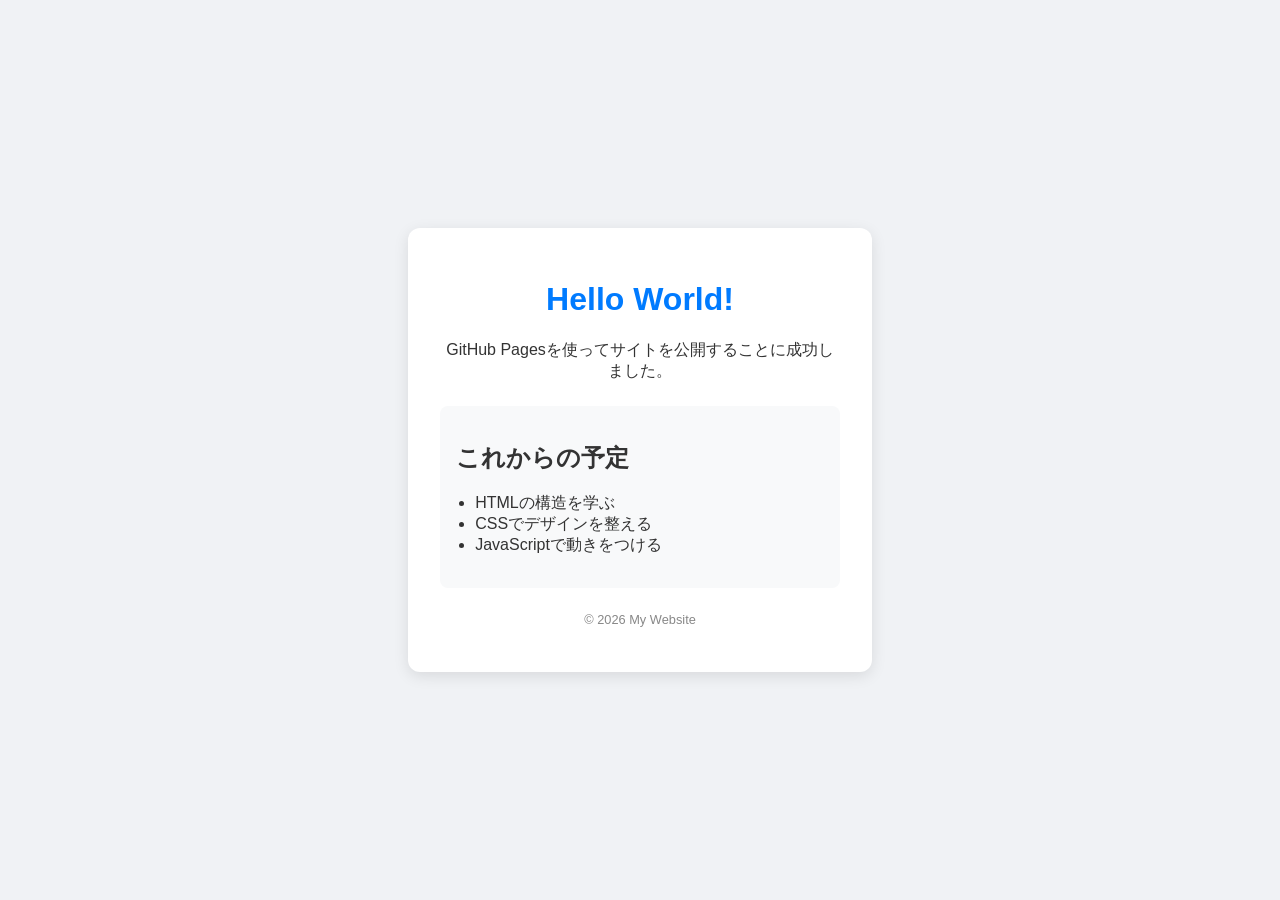
==== index.html @ 25efaffc "htmlファイルのサンプル" ====
<!DOCTYPE html>
<html lang="ja">
<head>
    <meta charset="UTF-8">
    <meta name="viewport" content="width=device-width, initial-scale=1.0">
    <title>My First Website</title>
    <link rel="stylesheet" href="style.css">
</head>
<body>
    <div class="container">
        <h1>Hello World!</h1>
        <p>GitHub Pagesを使ってサイトを公開することに成功しました。</p>
        <div class="card">
            <h2>これからの予定</h2>
            <ul>
                <li>HTMLの構造を学ぶ</li>
                <li>CSSでデザインを整える</li>
                <li>JavaScriptで動きをつける</li>
            </ul>
        </div>
        <footer>
            <p>&copy; 2026 My Website</p>
        </footer>
    </div>
</body>
</html>
---- style.css ----
/* 全体の設定 */
body {
    font-family: "Helvetica Neue", Arial, "Hiragino Kaku Gothic ProN", "Hiragino Sans", Meiryo, sans-serif;
    background-color: #f0f2f5;
    color: #333;
    display: flex;
    justify-content: center;
    align-items: center;
    min-height: 100vh;
    margin: 0;
}

/* 中央のボックス */
.container {
    background-color: white;
    padding: 2rem;
    border-radius: 12px;
    box-shadow: 0 4px 15px rgba(0,0,0,0.1);
    text-align: center;
    max-width: 400px;
    width: 90%;
}

h1 {
    color: #007bff;
}

.card {
    text-align: left;
    background-color: #f8f9fa;
    padding: 1rem;
    border-radius: 8px;
    margin: 1.5rem 0;
}

ul {
    padding-left: 1.2rem;
}

footer {
    font-size: 0.8rem;
    color: #888;
}
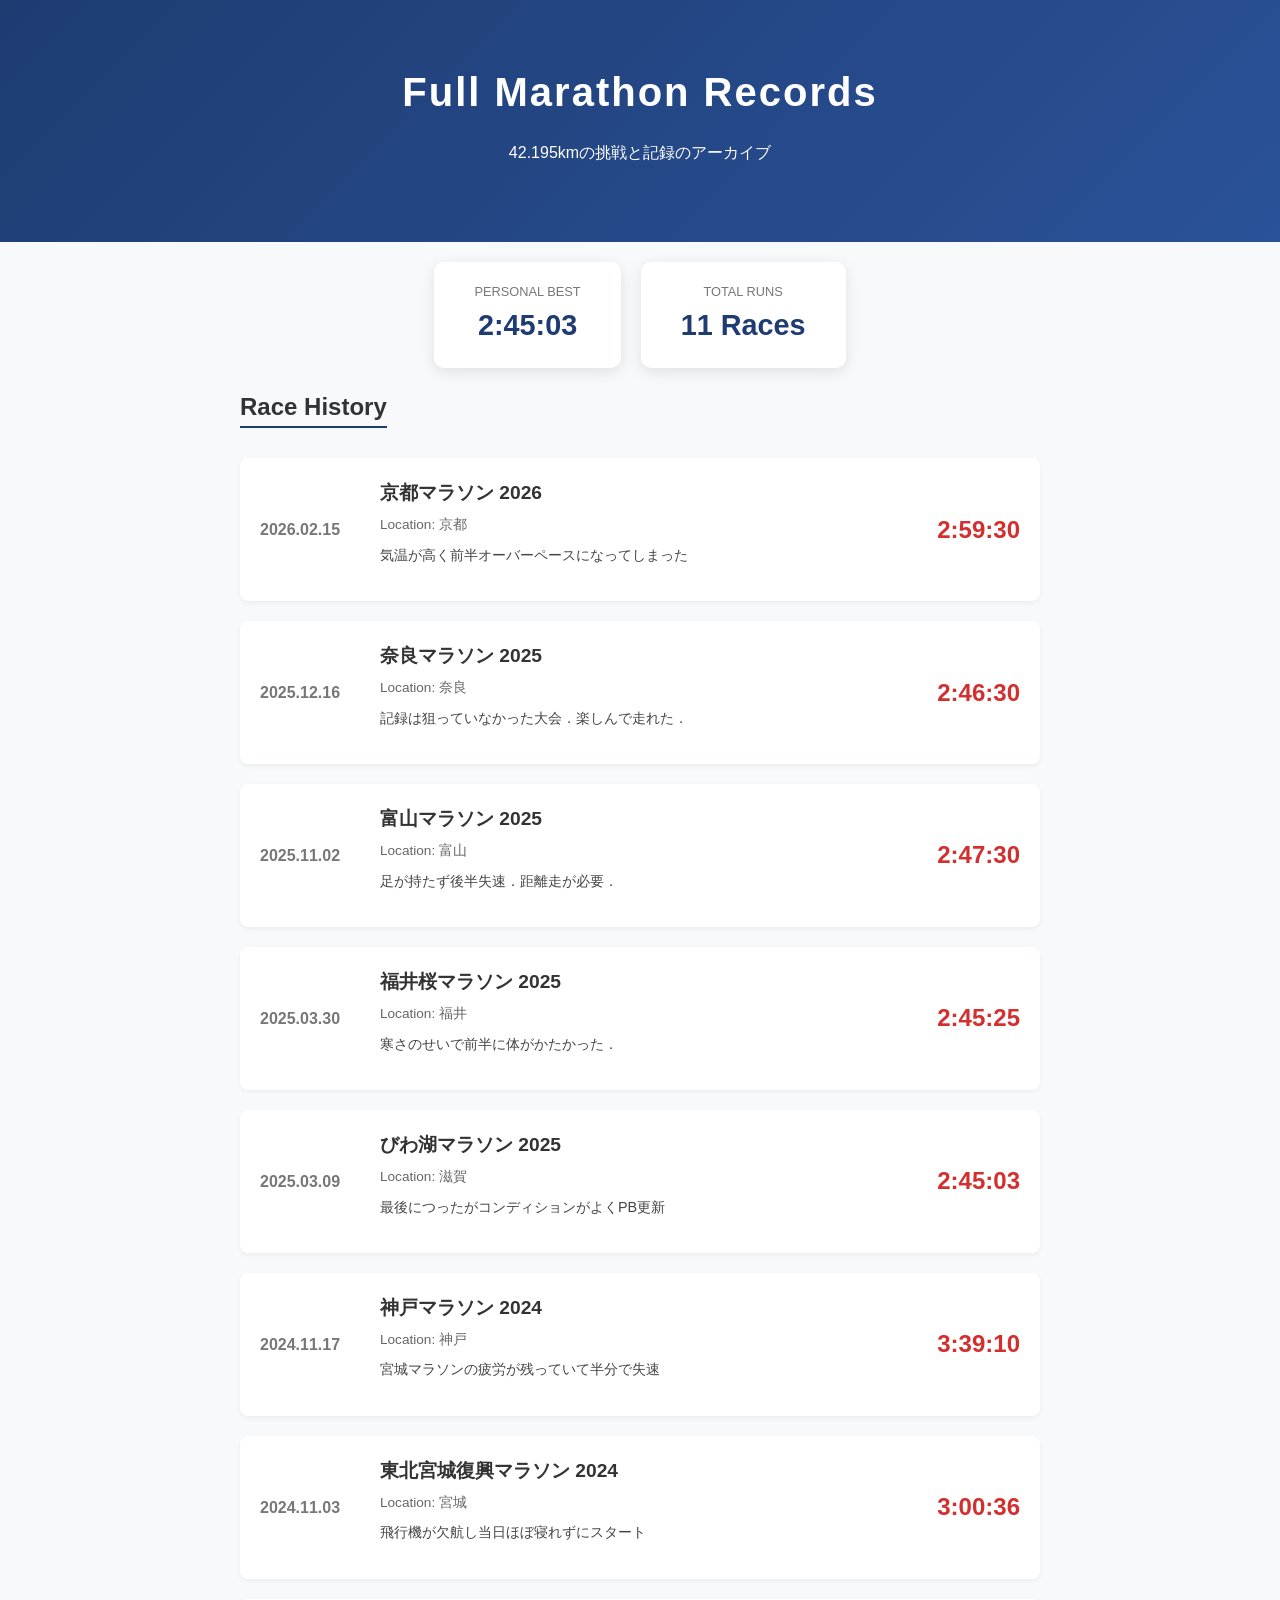
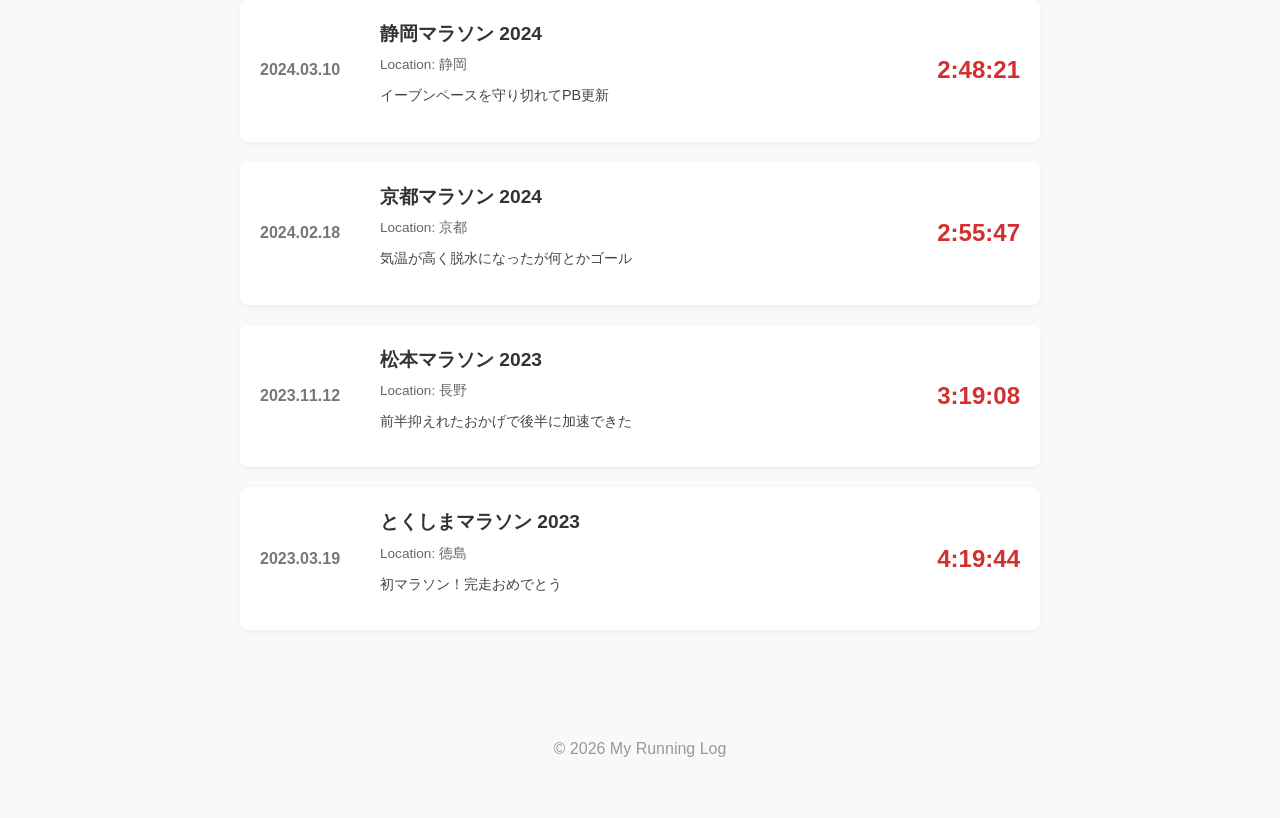
==== commit f9e976ee: "マラソン記録に変更" ====
--- a/index.html
+++ b/index.html
@@ -3,24 +3,172 @@
 <head>
     <meta charset="UTF-8">
     <meta name="viewport" content="width=device-width, initial-scale=1.0">
-    <title>My First Website</title>
+    <title>Full Marathon Records | My Running Log</title>
     <link rel="stylesheet" href="style.css">
 </head>
 <body>
-    <div class="container">
-        <h1>Hello World!</h1>
-        <p>GitHub Pagesを使ってサイトを公開することに成功しました。</p>
-        <div class="card">
-            <h2>これからの予定</h2>
-            <ul>
-                <li>HTMLの構造を学ぶ</li>
-                <li>CSSでデザインを整える</li>
-                <li>JavaScriptで動きをつける</li>
-            </ul>
+
+    <header>
+        <div class="header-content">
+            <h1>Full Marathon Records</h1>
+            <p>42.195kmの挑戦と記録のアーカイブ</p>
         </div>
-        <footer>
-            <p>&copy; 2026 My Website</p>
-        </footer>
-    </div>
+    </header>
+
+    <main>
+        <section class="summary">
+            <div class="summary-card">
+                <span class="label">Personal Best</span>
+                <span class="value">2:45:03</span> </div>
+            <div class="summary-card">
+                <span class="label">Total Runs</span>
+                <span class="value">11 Races</span>
+            </div>
+        </section>
+
+        <section class="record-list">
+            <h2>Race History</h2>
+
+            <div class="race-item">
+                <div class="race-date">2026.02.15</div>
+                <div class="race-info">
+                    <h3>京都マラソン 2026</h3>
+                    <p class="venue">Location: 京都</p>
+                    <p class="comment">気温が高く前半オーバーペースになってしまった</p>
+                </div>
+                <div class="race-time">
+                    <span class="time">2:59:30</span>
+                </div>
+            </div>
+
+            <div class="race-item">
+                <div class="race-date">2025.12.16</div>
+                <div class="race-info">
+                    <h3>奈良マラソン 2025</h3>
+                    <p class="venue">Location: 奈良</p>
+                    <p class="comment">記録は狙っていなかった大会．楽しんで走れた．</p>
+                </div>
+                <div class="race-time">
+                    <span class="time">2:46:30</span>
+                </div>
+            </div>
+
+            <div class="race-item">
+                <div class="race-date">2025.11.02</div>
+                <div class="race-info">
+                    <h3>富山マラソン 2025</h3>
+                    <p class="venue">Location: 富山</p>
+                    <p class="comment">足が持たず後半失速．距離走が必要．</p>
+                </div>
+                <div class="race-time">
+                    <span class="time">2:47:30</span>
+                </div>
+            </div>
+
+            <div class="race-item">
+                <div class="race-date">2025.03.30</div>
+                <div class="race-info">
+                    <h3>福井桜マラソン 2025</h3>
+                    <p class="venue">Location: 福井</p>
+                    <p class="comment">寒さのせいで前半に体がかたかった．</p>
+                </div>
+                <div class="race-time">
+                    <span class="time">2:45:25</span>
+                </div>
+            </div>
+
+            <div class="race-item">
+                <div class="race-date">2025.03.09</div>
+                <div class="race-info">
+                    <h3>びわ湖マラソン 2025</h3>
+                    <p class="venue">Location: 滋賀</p>
+                    <p class="comment">最後につったがコンディションがよくPB更新</p>
+                </div>
+                <div class="race-time">
+                    <span class="time">2:45:03</span>
+                </div>
+            </div>
+
+            <div class="race-item">
+                <div class="race-date">2024.11.17</div>
+                <div class="race-info">
+                    <h3>神戸マラソン 2024</h3>
+                    <p class="venue">Location: 神戸</p>
+                    <p class="comment">宮城マラソンの疲労が残っていて半分で失速</p>
+                </div>
+                <div class="race-time">
+                    <span class="time">3:39:10</span>
+                </div>
+            </div>
+
+            <div class="race-item">
+                <div class="race-date">2024.11.03</div>
+                <div class="race-info">
+                    <h3>東北宮城復興マラソン 2024</h3>
+                    <p class="venue">Location: 宮城</p>
+                    <p class="comment">飛行機が欠航し当日ほぼ寝れずにスタート</p>
+                </div>
+                <div class="race-time">
+                    <span class="time">3:00:36</span>
+                </div>
+            </div>
+
+            <div class="race-item">
+                <div class="race-date">2024.03.10</div>
+                <div class="race-info">
+                    <h3>静岡マラソン 2024</h3>
+                    <p class="venue">Location: 静岡</p>
+                    <p class="comment">イーブンペースを守り切れてPB更新</p>
+                </div>
+                <div class="race-time">
+                    <span class="time">2:48:21</span>
+                </div>
+            </div>
+
+            <div class="race-item">
+                <div class="race-date">2024.02.18</div>
+                <div class="race-info">
+                    <h3>京都マラソン 2024</h3>
+                    <p class="venue">Location: 京都</p>
+                    <p class="comment">気温が高く脱水になったが何とかゴール</p>
+                </div>
+                <div class="race-time">
+                    <span class="time">2:55:47</span>
+                </div>
+            </div>
+
+            <div class="race-item">
+                <div class="race-date">2023.11.12</div>
+                <div class="race-info">
+                    <h3>松本マラソン 2023</h3>
+                    <p class="venue">Location: 長野</p>
+                    <p class="comment">前半抑えれたおかげで後半に加速できた</p>
+                </div>
+                <div class="race-time">
+                    <span class="time">3:19:08</span>
+                </div>
+            </div>
+
+            <div class="race-item">
+                <div class="race-date">2023.03.19</div>
+                <div class="race-info">
+                    <h3>とくしまマラソン 2023</h3>
+                    <p class="venue">Location: 徳島</p>
+                    <p class="comment">初マラソン！完走おめでとう</p>
+                </div>
+                <div class="race-time">
+                    <span class="time">4:19:44</span>
+                </div>
+            </div>
+
+
+
+            </section>
+    </main>
+
+    <footer>
+        <p>&copy; 2026 My Running Log</p>
+    </footer>
+
 </body>
 </html>
--- a/style.css
+++ b/style.css
@@ -1,43 +1,145 @@
-/* 全体の設定 */
+/* リセット・共通設定 */
 body {
-    font-family: "Helvetica Neue", Arial, "Hiragino Kaku Gothic ProN", "Hiragino Sans", Meiryo, sans-serif;
-    background-color: #f0f2f5;
+    font-family: 'Helvetica Neue', Arial, sans-serif;
+    margin: 0;
+    padding: 0;
+    background-color: #f8f9fa;
     color: #333;
+    line-height: 1.6;
+}
+
+/* ヘッダー */
+header {
+    background: linear-gradient(135deg, #1e3c72 0%, #2a5298 100%);
+    color: white;
+    padding: 60px 20px;
+    text-align: center;
+}
+
+.header-content h1 {
+    margin: 0;
+    font-size: 2.5rem;
+    letter-spacing: 2px;
+}
+
+/* サマリー（PB表示など） */
+.summary {
     display: flex;
     justify-content: center;
+    gap: 20px;
+    margin-top: -30px; /* ヘッダーに少し被せる */
+    padding: 0 20px;
+}
+
+.summary-card {
+    background: white;
+    padding: 20px 40px;
+    border-radius: 10px;
+    box-shadow: 0 4px 15px rgba(0,0,0,0.1);
+    text-align: center;
+}
+
+.summary-card .label {
+    display: block;
+    font-size: 0.8rem;
+    color: #777;
+    text-transform: uppercase;
+}
+
+.summary-card .value {
+    font-size: 1.8rem;
+    font-weight: bold;
+    color: #1e3c72;
+}
+
+/* メインコンテンツ */
+main {
+    max-width: 800px;
+    margin: 50px auto;
+    padding: 0 20px;
+}
+
+h2 {
+    border-bottom: 2px solid #1e3c72;
+    display: inline-block;
+    margin-bottom: 30px;
+}
+
+/* 各大会の記録 */
+.race-item {
+    background: white;
+    border-radius: 8px;
+    padding: 20px;
+    margin-bottom: 20px;
+    display: flex;
     align-items: center;
-    min-height: 100vh;
+    box-shadow: 0 2px 5px rgba(0,0,0,0.05);
+    transition: transform 0.2s;
+}
+
+.race-item:hover {
+    transform: translateY(-3px);
+}
+
+.race-date {
+    font-weight: bold;
+    color: #777;
+    min-width: 100px;
+}
+
+.race-info {
+    flex-grow: 1;
+    padding: 0 20px;
+}
+
+.race-info h3 {
+    margin: 0 0 5px 0;
+    font-size: 1.2rem;
+}
+
+.venue {
+    font-size: 0.85rem;
+    color: #666;
     margin: 0;
 }
 
-/* 中央のボックス */
-.container {
-    background-color: white;
-    padding: 2rem;
-    border-radius: 12px;
-    box-shadow: 0 4px 15px rgba(0,0,0,0.1);
-    text-align: center;
-    max-width: 400px;
-    width: 90%;
+.comment {
+    font-size: 0.9rem;
+    color: #444;
+    margin-top: 8px;
 }
 
-h1 {
-    color: #007bff;
+.race-time {
+    text-align: right;
+    min-width: 120px;
 }
 
-.card {
-    text-align: left;
-    background-color: #f8f9fa;
-    padding: 1rem;
-    border-radius: 8px;
-    margin: 1.5rem 0;
+.time {
+    font-size: 1.5rem;
+    font-weight: bold;
+    color: #d32f2f; /* タイムを目立たせる赤系 */
 }
 
-ul {
-    padding-left: 1.2rem;
+/* フッター */
+footer {
+    text-align: center;
+    padding: 40px;
+    color: #999;
 }
 
-footer {
-    font-size: 0.8rem;
-    color: #888;
+/* スマホ対応 */
+@media (max-width: 600px) {
+    .race-item {
+        flex-direction: column;
+        text-align: center;
+    }
+    .race-info {
+        padding: 15px 0;
+    }
+    .race-time {
+        text-align: center;
+    }
+    .summary {
+        flex-direction: column;
+    }
 }
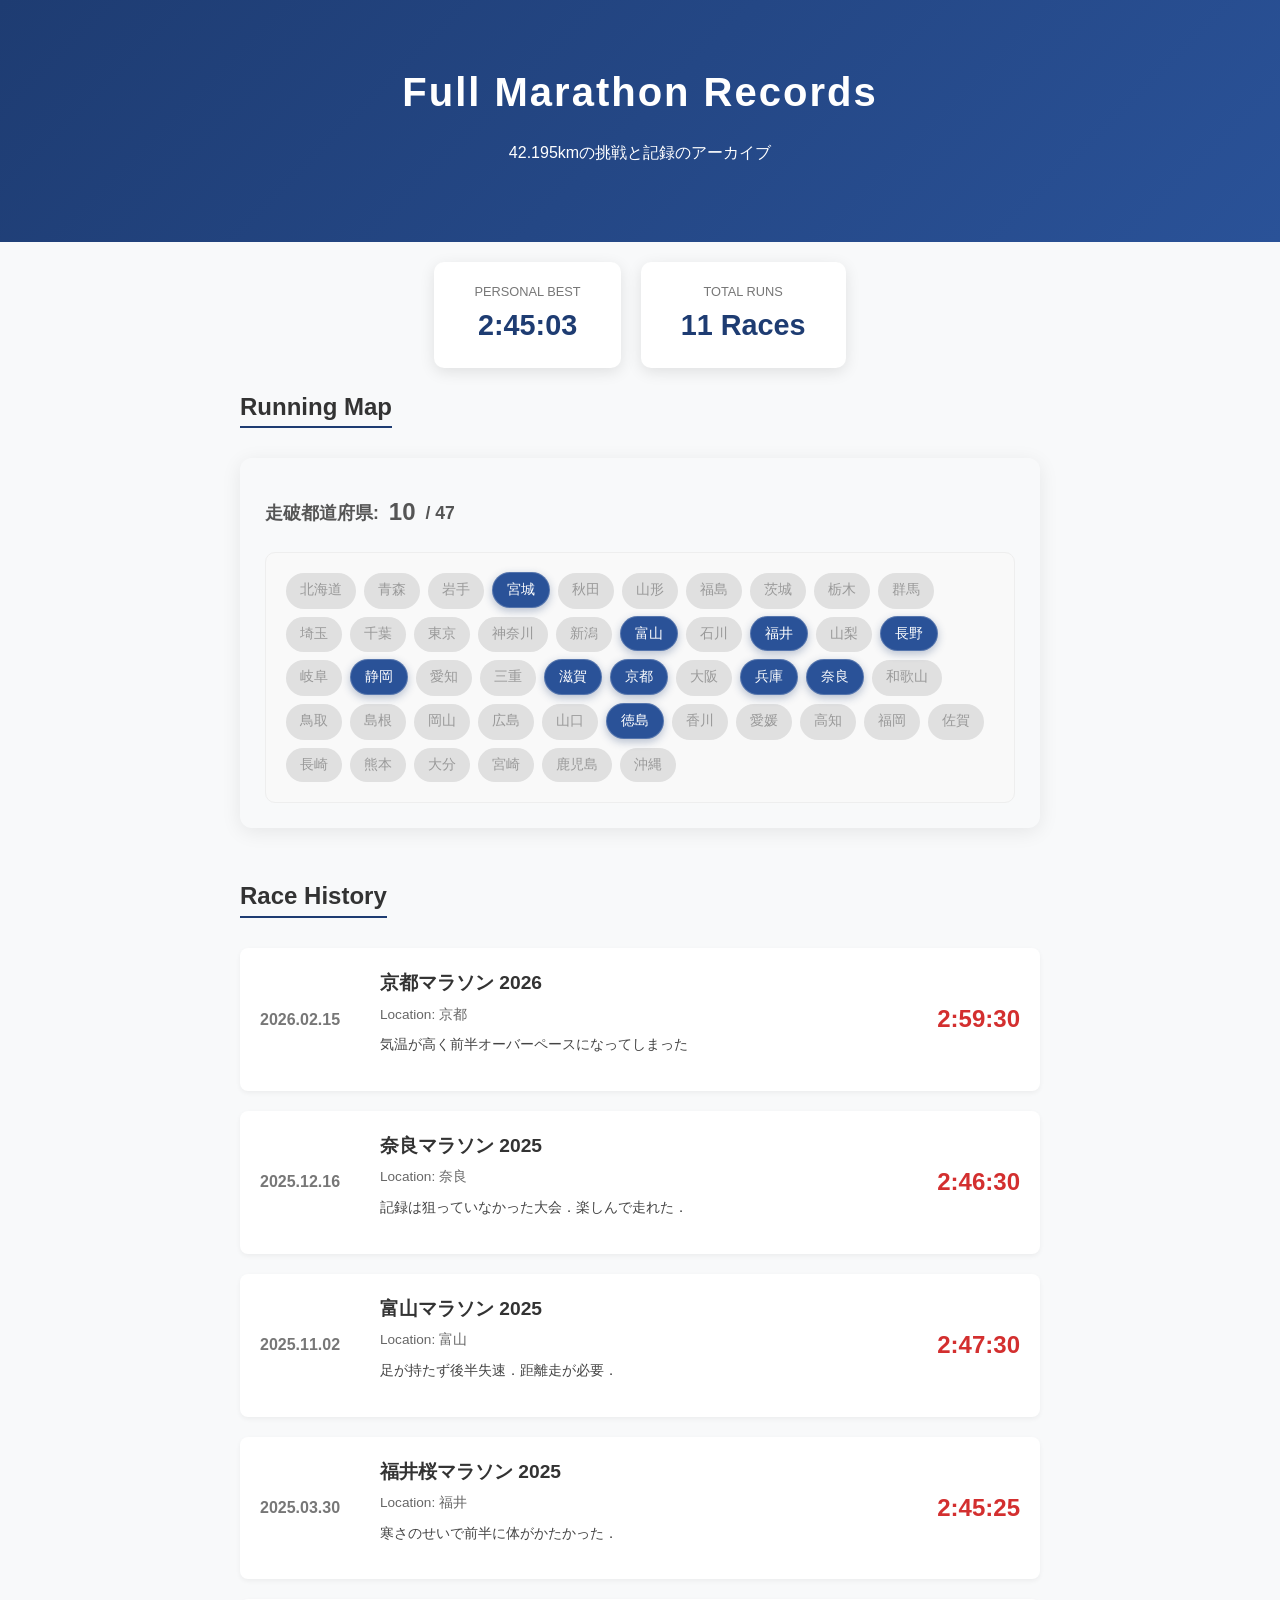
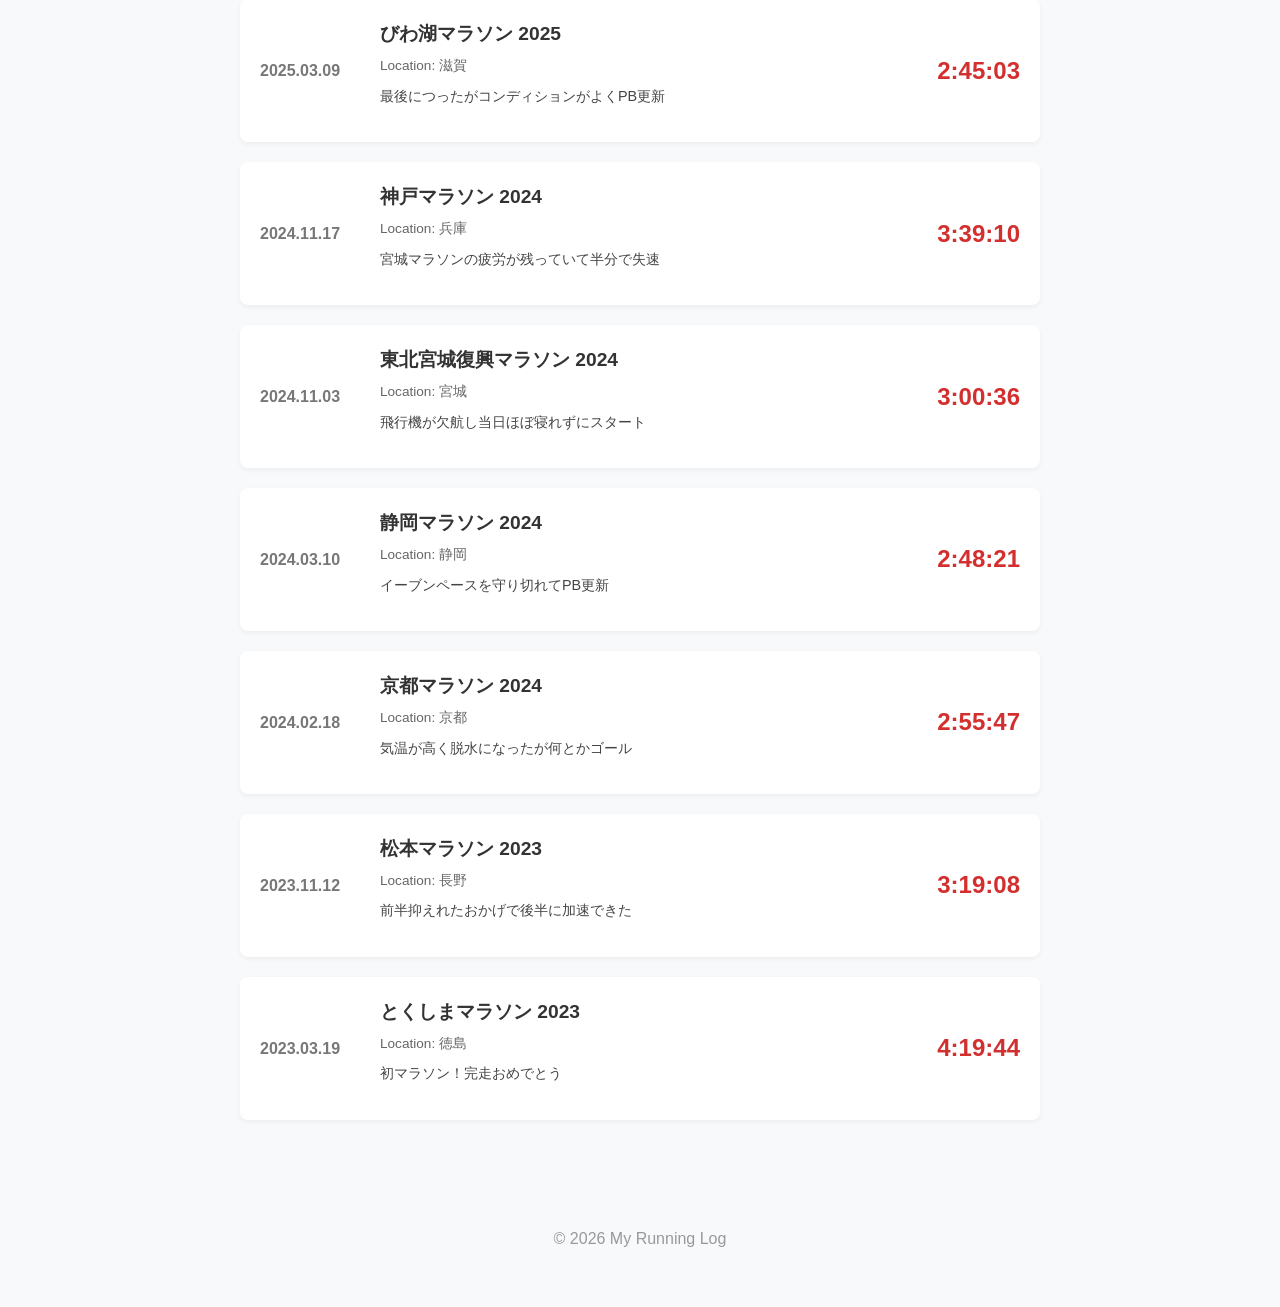
==== commit bb87a040: "走った県を見れるようにした" ====
--- a/index.html
+++ b/index.html
@@ -19,156 +19,32 @@
         <section class="summary">
             <div class="summary-card">
                 <span class="label">Personal Best</span>
-                <span class="value">2:45:03</span> </div>
+                <span class="value" id="pbDisplay">--:--:--</span>
+            </div>
             <div class="summary-card">
                 <span class="label">Total Runs</span>
-                <span class="value">11 Races</span>
+                <span class="value" id="totalRunsDisplay">-- Races</span>
+            </div>
+        </section>
+
+        <section>
+            <h2>Running Map</h2>
+            <div class="map-list">
+                <div class="map-status">走破都道府県: <span id="prefCount">0</span> / 47</div>
+                <div id="japan-map" class="japan-map"></div>
             </div>
         </section>
 
         <section class="record-list">
             <h2>Race History</h2>
-
-            <div class="race-item">
-                <div class="race-date">2026.02.15</div>
-                <div class="race-info">
-                    <h3>京都マラソン 2026</h3>
-                    <p class="venue">Location: 京都</p>
-                    <p class="comment">気温が高く前半オーバーペースになってしまった</p>
-                </div>
-                <div class="race-time">
-                    <span class="time">2:59:30</span>
-                </div>
-            </div>
-
-            <div class="race-item">
-                <div class="race-date">2025.12.16</div>
-                <div class="race-info">
-                    <h3>奈良マラソン 2025</h3>
-                    <p class="venue">Location: 奈良</p>
-                    <p class="comment">記録は狙っていなかった大会．楽しんで走れた．</p>
-                </div>
-                <div class="race-time">
-                    <span class="time">2:46:30</span>
-                </div>
-            </div>
-
-            <div class="race-item">
-                <div class="race-date">2025.11.02</div>
-                <div class="race-info">
-                    <h3>富山マラソン 2025</h3>
-                    <p class="venue">Location: 富山</p>
-                    <p class="comment">足が持たず後半失速．距離走が必要．</p>
-                </div>
-                <div class="race-time">
-                    <span class="time">2:47:30</span>
-                </div>
-            </div>
-
-            <div class="race-item">
-                <div class="race-date">2025.03.30</div>
-                <div class="race-info">
-                    <h3>福井桜マラソン 2025</h3>
-                    <p class="venue">Location: 福井</p>
-                    <p class="comment">寒さのせいで前半に体がかたかった．</p>
-                </div>
-                <div class="race-time">
-                    <span class="time">2:45:25</span>
-                </div>
-            </div>
-
-            <div class="race-item">
-                <div class="race-date">2025.03.09</div>
-                <div class="race-info">
-                    <h3>びわ湖マラソン 2025</h3>
-                    <p class="venue">Location: 滋賀</p>
-                    <p class="comment">最後につったがコンディションがよくPB更新</p>
-                </div>
-                <div class="race-time">
-                    <span class="time">2:45:03</span>
-                </div>
-            </div>
-
-            <div class="race-item">
-                <div class="race-date">2024.11.17</div>
-                <div class="race-info">
-                    <h3>神戸マラソン 2024</h3>
-                    <p class="venue">Location: 神戸</p>
-                    <p class="comment">宮城マラソンの疲労が残っていて半分で失速</p>
-                </div>
-                <div class="race-time">
-                    <span class="time">3:39:10</span>
-                </div>
-            </div>
-
-            <div class="race-item">
-                <div class="race-date">2024.11.03</div>
-                <div class="race-info">
-                    <h3>東北宮城復興マラソン 2024</h3>
-                    <p class="venue">Location: 宮城</p>
-                    <p class="comment">飛行機が欠航し当日ほぼ寝れずにスタート</p>
-                </div>
-                <div class="race-time">
-                    <span class="time">3:00:36</span>
-                </div>
-            </div>
-
-            <div class="race-item">
-                <div class="race-date">2024.03.10</div>
-                <div class="race-info">
-                    <h3>静岡マラソン 2024</h3>
-                    <p class="venue">Location: 静岡</p>
-                    <p class="comment">イーブンペースを守り切れてPB更新</p>
-                </div>
-                <div class="race-time">
-                    <span class="time">2:48:21</span>
-                </div>
-            </div>
-
-            <div class="race-item">
-                <div class="race-date">2024.02.18</div>
-                <div class="race-info">
-                    <h3>京都マラソン 2024</h3>
-                    <p class="venue">Location: 京都</p>
-                    <p class="comment">気温が高く脱水になったが何とかゴール</p>
-                </div>
-                <div class="race-time">
-                    <span class="time">2:55:47</span>
-                </div>
-            </div>
-
-            <div class="race-item">
-                <div class="race-date">2023.11.12</div>
-                <div class="race-info">
-                    <h3>松本マラソン 2023</h3>
-                    <p class="venue">Location: 長野</p>
-                    <p class="comment">前半抑えれたおかげで後半に加速できた</p>
-                </div>
-                <div class="race-time">
-                    <span class="time">3:19:08</span>
-                </div>
-            </div>
-
-            <div class="race-item">
-                <div class="race-date">2023.03.19</div>
-                <div class="race-info">
-                    <h3>とくしまマラソン 2023</h3>
-                    <p class="venue">Location: 徳島</p>
-                    <p class="comment">初マラソン！完走おめでとう</p>
-                </div>
-                <div class="race-time">
-                    <span class="time">4:19:44</span>
-                </div>
-            </div>
-
-
-
-            </section>
+            <div id="race-list-container"></div>
+        </section>
     </main>
 
     <footer>
         <p>&copy; 2026 My Running Log</p>
     </footer>
 
+    <script src="script.js"></script> 
 </body>
 </html>
--- a/style.css
+++ b/style.css
@@ -65,7 +65,92 @@
     margin-bottom: 30px;
 }
 
+/* --- ランニングマップセクション --- */
+.map-list {
+    background: var(--card-bg);
+    border-radius: 12px;
+    padding: 25px;
+    margin-bottom: 30px;
+    box-shadow: 0 4px 20px rgba(0,0,0,0.08);
+}
+
+/* 「走破都道府県: 5 / 47」の部分 */
+.map-status {
+    margin: 10px 0 20px;
+    font-size: 1.1rem;
+    font-weight: bold;
+    color: #555;
+    display: flex;
+    align-items: center;
+    gap: 10px;
+}
+
+#prefCount {
+    font-size: 1.5rem;
+    color: var(--primary-color);
+    border-bottom: 2px solid var(--primary-color);
+}
+
+/* バッジを並べるコンテナ */
+.japan-map {
+    display: flex;
+    flex-wrap: wrap;
+    gap: 8px; /* バッジ同士の隙間 */
+    background: #f9f9f9;
+    padding: 20px;
+    border-radius: 10px;
+    border: 1px solid #eee;
+}
+
+/* 各都道府県バッジの基本（未踏の県） */
+.pref-badge {
+    padding: 6px 14px;
+    border-radius: 20px;
+    background: #e0e0e0; /* グレー（未踏） */
+    color: #999;
+    font-size: 0.85rem;
+    font-weight: 500;
+    transition: all 0.3s ease;
+    cursor: default;
+    user-select: none;
+}
+
+/* 走破済みの県（visitedクラスがついた時） */
+.pref-badge.visited {
+    background: #2a5298;
+    color: white;
+    box-shadow: 0 3px 8px rgba(30, 60, 114, 0.3);
+    transform: translateY(-1px);
+    border: 1px solid rgba(255, 255, 255, 0.2);
+}
+
+/* 走破済みの県にマウスを乗せた時の演出 */
+.pref-badge.visited:hover {
+    transform: translateY(-3px);
+    box-shadow: 0 5px 12px rgba(30, 60, 114, 0.4);
+}
+
+/* スマホ表示の調整 */
+@media (max-width: 600px) {
+    .japan-map {
+        padding: 15px 10px;
+        gap: 6px;
+    }
+    .pref-badge {
+        padding: 4px 10px;
+        font-size: 0.75rem;
+    }
+}
+
 /* 各大会の記録 */
+/* リンクの下線を消し、文字色を元のデザインに固定する */
+.race-link {
+    text-decoration: none; /* 下線を消す */
+    display: block;        /* カードの横幅いっぱいをクリック可能にする */
+    color: inherit;       /* 文字色を親要素から継承する */
+}
+
+
 .race-item {
     background: white;
     border-radius: 8px;
@@ -142,4 +227,223 @@
     .summary {
         flex-direction: column;
     }
+}
+
+/* 詳細ページ全体のコンテナ */
+.detail-container {
+    background: white;
+    padding: 40px;
+    border-radius: 15px;
+    box-shadow: 0 4px 20px rgba(0,0,0,0.08);
+    margin-bottom: 50px;
+}
+
+/* 戻るボタンのスタイル */
+.back-link {
+    display: inline-block;
+    color: white;
+    text-decoration: none;
+    margin-top: 15px;
+    font-size: 0.9rem;
+    border: 1px solid rgba(255,255,255,0.4);
+    padding: 5px 15px;
+    border-radius: 20px;
+    transition: background 0.3s;
+}
+
+.back-link:hover {
+    background: rgba(255,255,255,0.2);
+}
+
+/* =========================================
+   詳細ページ（detail-page）専用スタイル
+   ========================================= */
+
+/* 1. 全体コンテナ */
+.detail-container {
+    background: white;
+    padding: 30px;
+    border-radius: 15px;
+    box-shadow: 0 4px 20px rgba(0,0,0,0.08);
+    margin-top: 40px;
+}
+
+/* 2. ヘッダー・メインタイム */
+.detail-header {
+    text-align: center;
+    border-bottom: 2px solid #f0f0f0;
+    margin-bottom: 30px;
+    padding-bottom: 20px;
+}
+
+.detail-main-time {
+    font-size: 3rem;
+    font-weight: bold;
+    color: #d32f2f;
+}
+
+/* 3. セクション共通見出し (グラフ・コメント・メディア共通) */
+.detailed-graph h3, 
+.detailed-comment h3, 
+.media-section h3 {
+    border-left: 5px solid #1e3c72;
+    padding-left: 15px;
+    margin: 30px 0 15px 0;
+    font-size: 1.2rem;
+    color: #1e3c72;
+}
+
+/* 4. 基本情報グリッド (DATE, LOCATION, SHOES等) */
+.detail-grid {
+    display: grid;
+    grid-template-columns: repeat(auto-fit, minmax(160px, 1fr));
+    gap: 15px;
+    margin-bottom: 40px;
+}
+
+.grid-item {
+    background: #f8f9fa;
+    padding: 15px;
+    border-radius: 8px;
+    text-align: center;
+    display: flex;
+    flex-direction: column;
+    justify-content: center;
+    align-items: center;
+}
+
+.grid-item .label {
+    font-size: 0.7rem;
+    color: #888;
+    margin-bottom: 5px;
+    text-transform: uppercase;
+}
+
+.grid-item .value {
+    font-weight: bold;
+    font-size: 1rem;
+    color: #333;
+}
+
+/* 5. シューズ画像 */
+.shoes-img-wrapper {
+    width: 100%;
+    height: 60px;
+    margin: 5px 0;
+    display: flex;
+    align-items: center;
+    justify-content: center;
+}
+
+.shoes-image {
+    max-width: 100%;
+    max-height: 100%;
+    object-fit: contain;
+}
+
+/* 6. グラフエリア */
+.graph-container {
+    background: white;
+    padding: 15px;
+    border: 1px solid #eee;
+    border-radius: 10px;
+    height: 300px;
+    margin-bottom: 40px;
+}
+
+/* 7. 振り返りコメント */
+.detailed-comment p {
+    background: #fffdf0;
+    padding: 20px;
+    border-radius: 8px;
+    line-height: 1.8;
+    color: #444;
+}
+
+/* 8. メディアセクション (コースマップ & 完走証 横並び) */
+.media-container {
+    display: flex;
+    gap: 30px;
+    align-items: flex-start;
+}
+
+.map-block, .certificate-block {
+    flex: 1;
+    min-width: 0;
+}
+
+.img-wrapper {
+    background: white;
+    padding: 10px;
+    border-radius: 8px;
+    border: 1px solid #eee;
+    box-shadow: 0 2px 8px rgba(0,0,0,0.05);
+    text-align: center;
+}
+
+.map-image {
+    max-width: 100%;
+    height: auto;
+    border-radius: 4px;
+}
+
+/* 完走証：高さ制限とホバー効果 */
+.certificate-image-small {
+    max-width: 100%;
+    max-height: 400px;
+    width: auto;
+    height: auto;
+    border-radius: 4px;
+    transition: transform 0.2s, box-shadow 0.2s;
+}
+
+.certificate-image-small:hover {
+    transform: scale(1.02);
+    box-shadow: 0 4px 15px rgba(0,0,0,0.15);
+}
+
+.map-image-small {
+    max-width: 100%;
+    max-height: 400px;
+    width: auto;
+    height: auto;
+    border-radius: 4px;
+    transition: transform 0.2s, box-shadow 0.2s;
+}
+
+.map-image-small:hover {
+    transform: scale(1.02);
+    box-shadow: 0 4px 15px rgba(0,0,0,0.15);
+}
+
+.zoom-help {
+    font-size: 0.8rem;
+    color: #888;
+    margin-top: 8px;
+}
+
+/* 9. レスポンシブ対応 */
+@media (max-width: 768px) {
+    /* メディアセクションを縦並びに */
+    .media-container {
+        flex-direction: column;
+        gap: 20px;
+    }
+    
+    .certificate-image-small {
+        max-height: 500px; /* スマホでは少し大きく表示 */
+    }
+
+    /* 全体コンテナの余白調整 */
+    .detail-container {
+        padding: 20px;
+    }
+
+    .detail-main-time {
+        font-size: 2.2rem;
+    }
+
+    .graph-container {
+        height: 250px;
+    }
 }
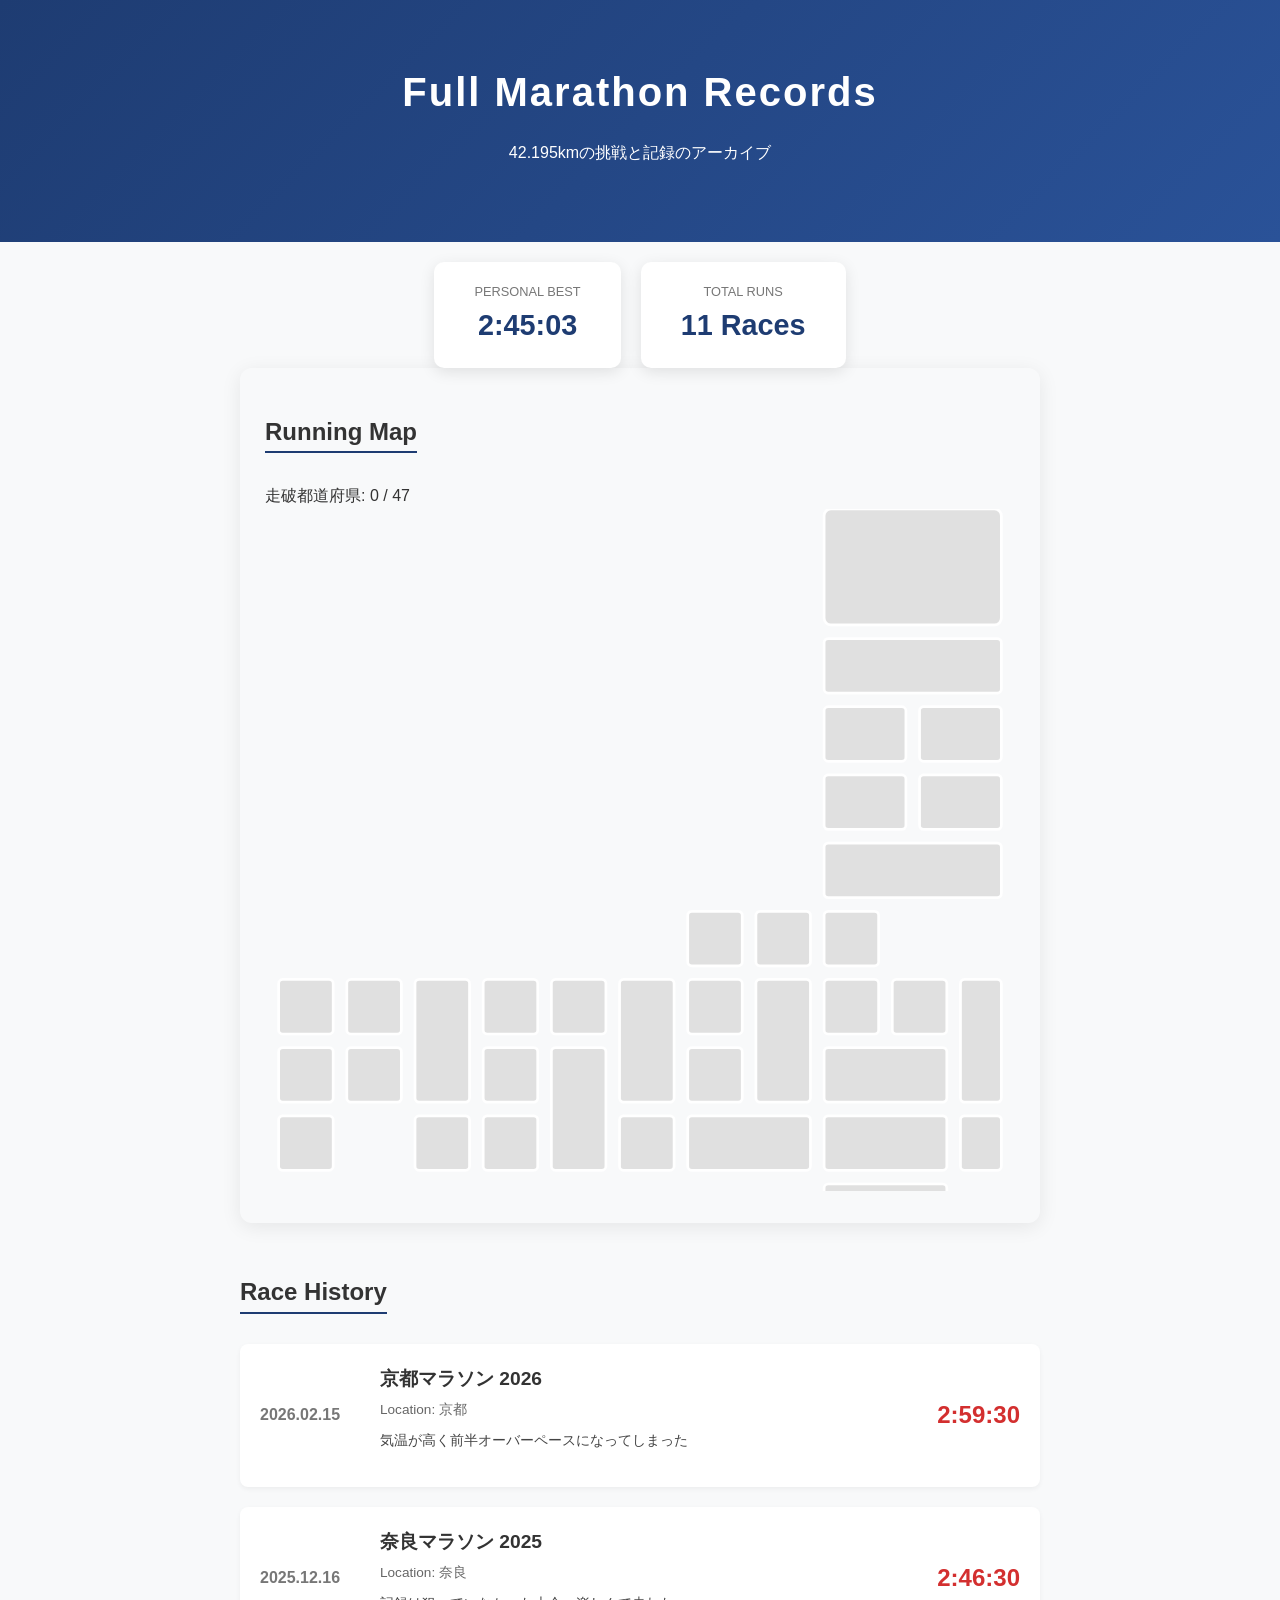
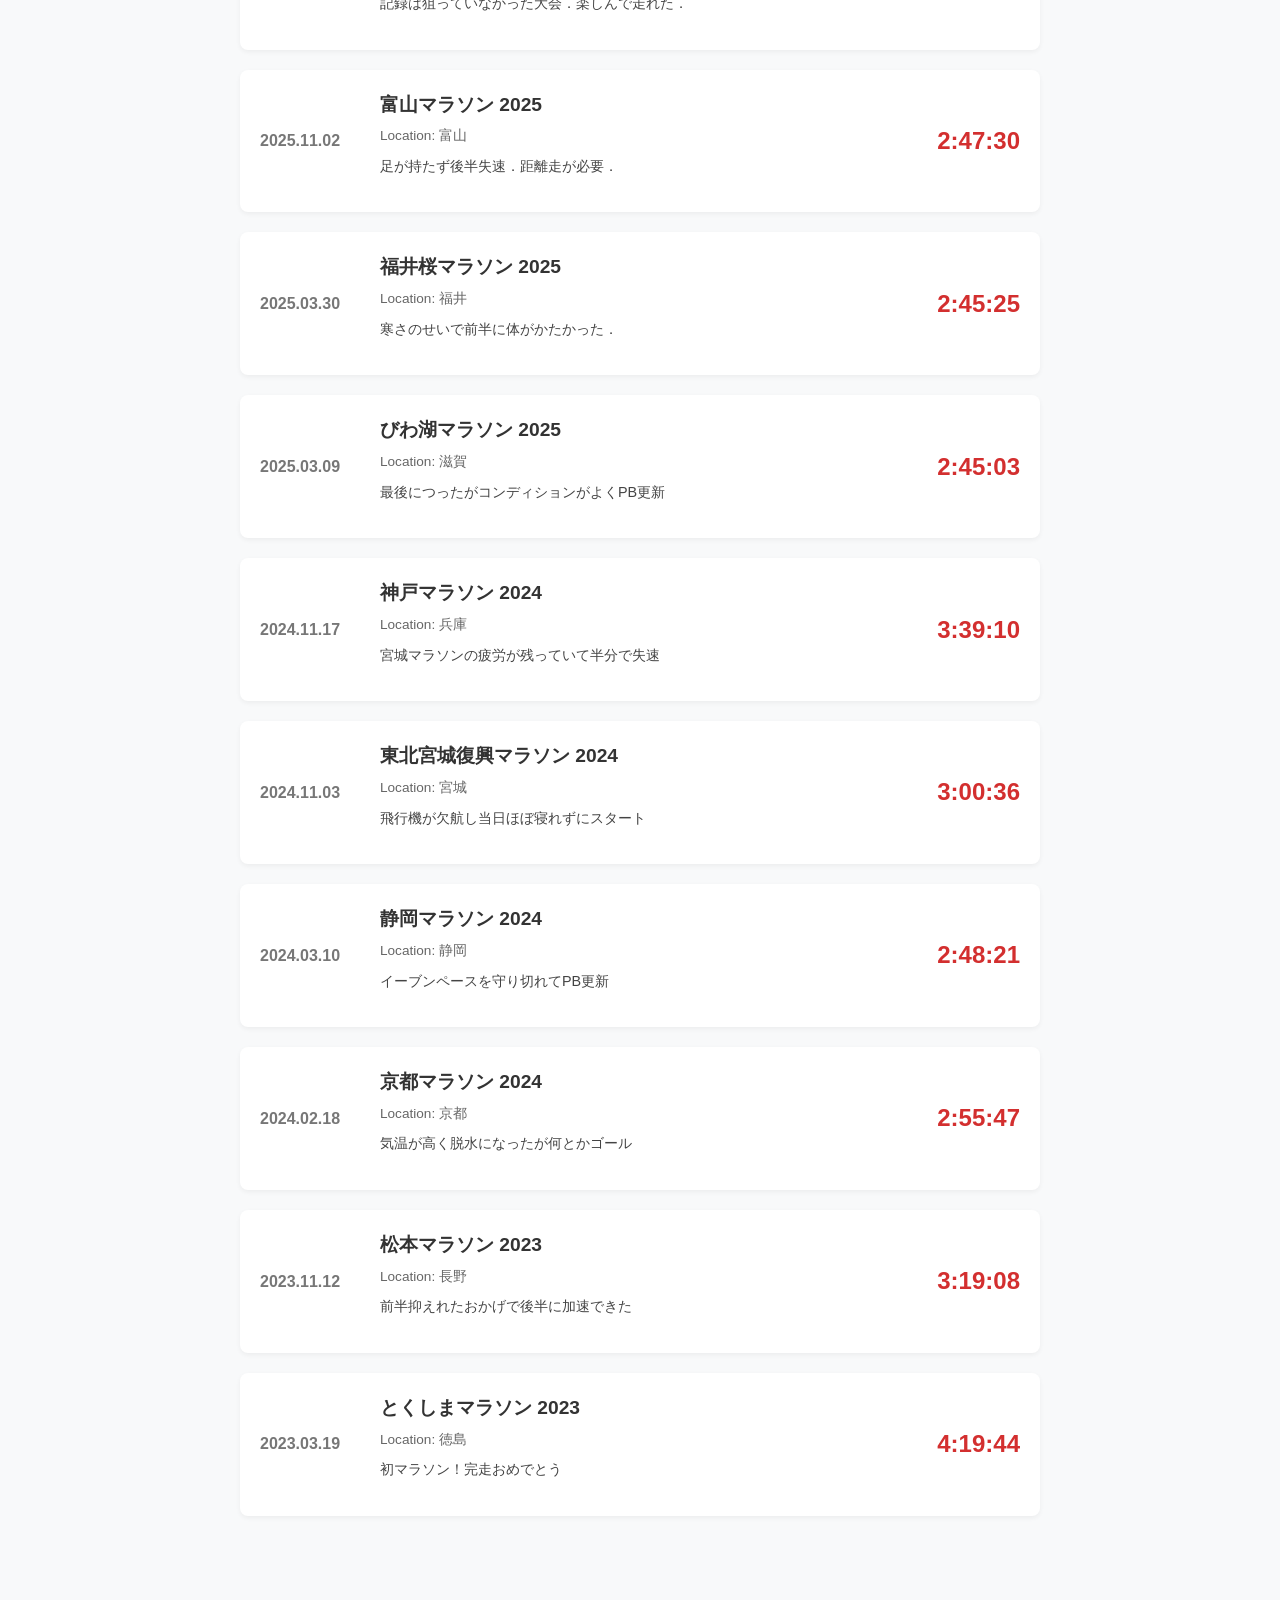
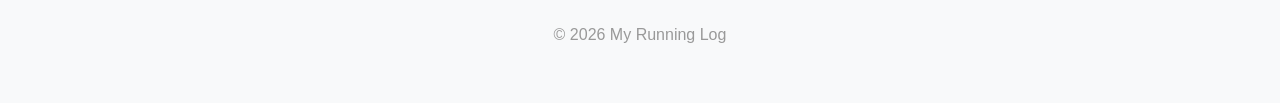
==== commit 63603961: "走った県を見れるようにした" ====
--- a/index.html
+++ b/index.html
@@ -27,13 +27,71 @@
             </div>
         </section>
 
-        <section>
-            <h2>Running Map</h2>
-            <div class="map-list">
-                <div class="map-status">走破都道府県: <span id="prefCount">0</span> / 47</div>
-                <div id="japan-map" class="japan-map"></div>
-            </div>
-        </section>
+        <section class="map-list">
+    <h2>Running Map</h2>
+    <div class="map-status">走破都道府県: <span id="prefCount">0</span> / 47</div>
+    
+    <div class="map-container-single">
+        <div class="japan-map-image-container">
+            <svg viewBox="0 0 550 500" xmlns="http://www.w3.org/2000/svg" class="japan-svg-block">
+                <rect data-name="北海道" class="pref-path" x="410" y="0" width="130" height="85" rx="5" />
+
+                <rect data-name="青森" class="pref-path" x="410" y="95" width="130" height="40" rx="3" />
+                <rect data-name="秋田" class="pref-path" x="410" y="145" width="60" height="40" rx="3" />
+                <rect data-name="岩手" class="pref-path" x="480" y="145" width="60" height="40" rx="3" />
+                <rect data-name="山形" class="pref-path" x="410" y="195" width="60" height="40" rx="3" />
+                <rect data-name="宮城" class="pref-path" x="480" y="195" width="60" height="40" rx="3" />
+                <rect data-name="福島" class="pref-path" x="410" y="245" width="130" height="40" rx="3" />
+
+                <rect data-name="群馬" class="pref-path" x="410" y="345" width="40" height="40" rx="3" />
+                <rect data-name="栃木" class="pref-path" x="460" y="345" width="40" height="40" rx="3" />
+                <rect data-name="茨城" class="pref-path" x="510" y="345" width="30" height="90" rx="3" />
+                <rect data-name="埼玉" class="pref-path" x="410" y="395" width="90" height="40" rx="3" />
+                <rect data-name="千葉" class="pref-path" x="510" y="445" width="30" height="40" rx="3" />
+                <rect data-name="東京" class="pref-path" x="410" y="445" width="90" height="40" rx="3" />
+                <rect data-name="神奈川" class="pref-path" x="410" y="495" width="90" height="40" rx="3" />
+
+                <rect data-name="新潟" class="pref-path" x="410" y="295" width="40" height="40" rx="3" />
+                <rect data-name="富山" class="pref-path" x="360" y="295" width="40" height="40" rx="3" />
+                <rect data-name="石川" class="pref-path" x="310" y="295" width="40" height="40" rx="3" />
+                <rect data-name="長野" class="pref-path" x="360" y="345" width="40" height="90" rx="3" />
+                <rect data-name="福井" class="pref-path" x="310" y="345" width="40" height="40" rx="3" />
+                <rect data-name="山梨" class="pref-path" x="310" y="395" width="40" height="40" rx="3" />
+                <rect data-name="静岡" class="pref-path" x="310" y="445" width="90" height="40" rx="3" />
+                <rect data-name="岐阜" class="pref-path" x="260" y="345" width="40" height="90" rx="3" />
+                <rect data-name="愛知" class="pref-path" x="260" y="445" width="40" height="40" rx="3" />
+
+                <rect data-name="滋賀" class="pref-path" x="210" y="345" width="40" height="40" rx="3" />
+                <rect data-name="京都" class="pref-path" x="160" y="345" width="40" height="40" rx="3" />
+                <rect data-name="三重" class="pref-path" x="210" y="395" width="40" height="90" rx="3" />
+                <rect data-name="奈良" class="pref-path" x="160" y="395" width="40" height="40" rx="3" />
+                <rect data-name="兵庫" class="pref-path" x="110" y="345" width="40" height="90" rx="3" />
+                <rect data-name="大阪" class="pref-path" x="160" y="445" width="40" height="40" rx="3" />
+                <rect data-name="和歌山" class="pref-path" x="110" y="445" width="40" height="40" rx="3" />
+
+                <rect data-name="鳥取" class="pref-path" x="60" y="345" width="40" height="40" rx="3" />
+                <rect data-name="島根" class="pref-path" x="10" y="345" width="40" height="40" rx="3" />
+                <rect data-name="岡山" class="pref-path" x="60" y="395" width="40" height="40" rx="3" />
+                <rect data-name="広島" class="pref-path" x="10" y="395" width="40" height="40" rx="3" />
+                <rect data-name="山口" class="pref-path" x="10" y="445" width="40" height="40" rx="3" />
+
+                <rect data-name="香川" class="pref-path" x="60" y="505" width="40" height="40" rx="3" />
+                <rect data-name="徳島" class="pref-path" x="110" y="505" width="40" height="40" rx="3" />
+                <rect data-name="愛媛" class="pref-path" x="60" y="555" width="40" height="40" rx="3" />
+                <rect data-name="高知" class="pref-path" x="110" y="555" width="40" height="40" rx="3" />
+
+                <rect data-name="福岡" class="pref-path" x="10" y="505" width="40" height="40" rx="3" />
+                <rect data-name="大分" class="pref-path" x="10" y="555" width="40" height="40" rx="3" />
+                <rect data-name="佐賀" class="pref-path" x="10" y="605" width="40" height="40" rx="3" />
+                <rect data-name="熊本" class="pref-path" x="60" y="605" width="40" height="40" rx="3" />
+                <rect data-name="宮崎" class="pref-path" x="110" y="605" width="40" height="40" rx="3" />
+                <rect data-name="長崎" class="pref-path" x="10" y="655" width="40" height="40" rx="3" />
+                <rect data-name="鹿児島" class="pref-path" x="60" y="655" width="40" height="40" rx="3" />
+                <rect data-name="沖縄" class="pref-path" x="10" y="725" width="40" height="40" rx="3" />
+            </svg>
+        </div>
+    </div>
+</section>
 
         <section class="record-list">
             <h2>Race History</h2>
--- a/style.css
+++ b/style.css
@@ -65,7 +65,7 @@
     margin-bottom: 30px;
 }
 
-/* --- ランニングマップセクション --- */
+/* --- ランニングマップセクション全体の枠組み --- */
 .map-list {
     background: var(--card-bg);
     border-radius: 12px;
@@ -74,72 +74,29 @@
     box-shadow: 0 4px 20px rgba(0,0,0,0.08);
 }
 
-/* 「走破都道府県: 5 / 47」の部分 */
-.map-status {
-    margin: 10px 0 20px;
-    font-size: 1.1rem;
-    font-weight: bold;
-    color: #555;
-    display: flex;
-    align-items: center;
-    gap: 10px;
-}
-
-#prefCount {
-    font-size: 1.5rem;
-    color: var(--primary-color);
-    border-bottom: 2px solid var(--primary-color);
-}
-
-/* バッジを並べるコンテナ */
-.japan-map {
-    display: flex;
-    flex-wrap: wrap;
-    gap: 8px; /* バッジ同士の隙間 */
-    background: #f9f9f9;
-    padding: 20px;
-    border-radius: 10px;
-    border: 1px solid #eee;
-}
-
-/* 各都道府県バッジの基本（未踏の県） */
-.pref-badge {
-    padding: 6px 14px;
-    border-radius: 20px;
-    background: #e0e0e0; /* グレー（未踏） */
-    color: #999;
-    font-size: 0.85rem;
-    font-weight: 500;
-    transition: all 0.3s ease;
-    cursor: default;
-    user-select: none;
-}
-
-/* 走破済みの県（visitedクラスがついた時） */
-.pref-badge.visited {
-    background: #2a5298;
-    color: white;
-    box-shadow: 0 3px 8px rgba(30, 60, 114, 0.3);
-    transform: translateY(-1px);
-    border: 1px solid rgba(255, 255, 255, 0.2);
-}
-
-/* 走破済みの県にマウスを乗せた時の演出 */
-.pref-badge.visited:hover {
-    transform: translateY(-3px);
-    box-shadow: 0 5px 12px rgba(30, 60, 114, 0.4);
-}
-
-/* スマホ表示の調整 */
-@media (max-width: 600px) {
-    .japan-map {
-        padding: 15px 10px;
-        gap: 6px;
-    }
-    .pref-badge {
-        padding: 4px 10px;
-        font-size: 0.75rem;
-    }
+/* SVGの基本スタイル */
+.japan-svg {
+    width: 100%;
+    height: auto;
+    filter: drop-shadow(0 4px 10px rgba(0,0,0,0.1));
+}
+
+/* 全県のデフォルト（グレー） */
+.pref-path {
+    fill: #e0e0e0;
+    stroke: #ffffff; /* 県境 */
+    stroke-width: 2;
+    transition: fill 0.3s ease;
+}
+
+/* 走破した県（いつもの青） */
+.pref-path.visited {
+    fill: #2a5298; /* バッジと同じ青 */
+}
+
+/* ホバーで少し明るくする */
+.pref-path.visited:hover {
+    fill: #3a62a8;
 }
 
 /* 各大会の記録 */
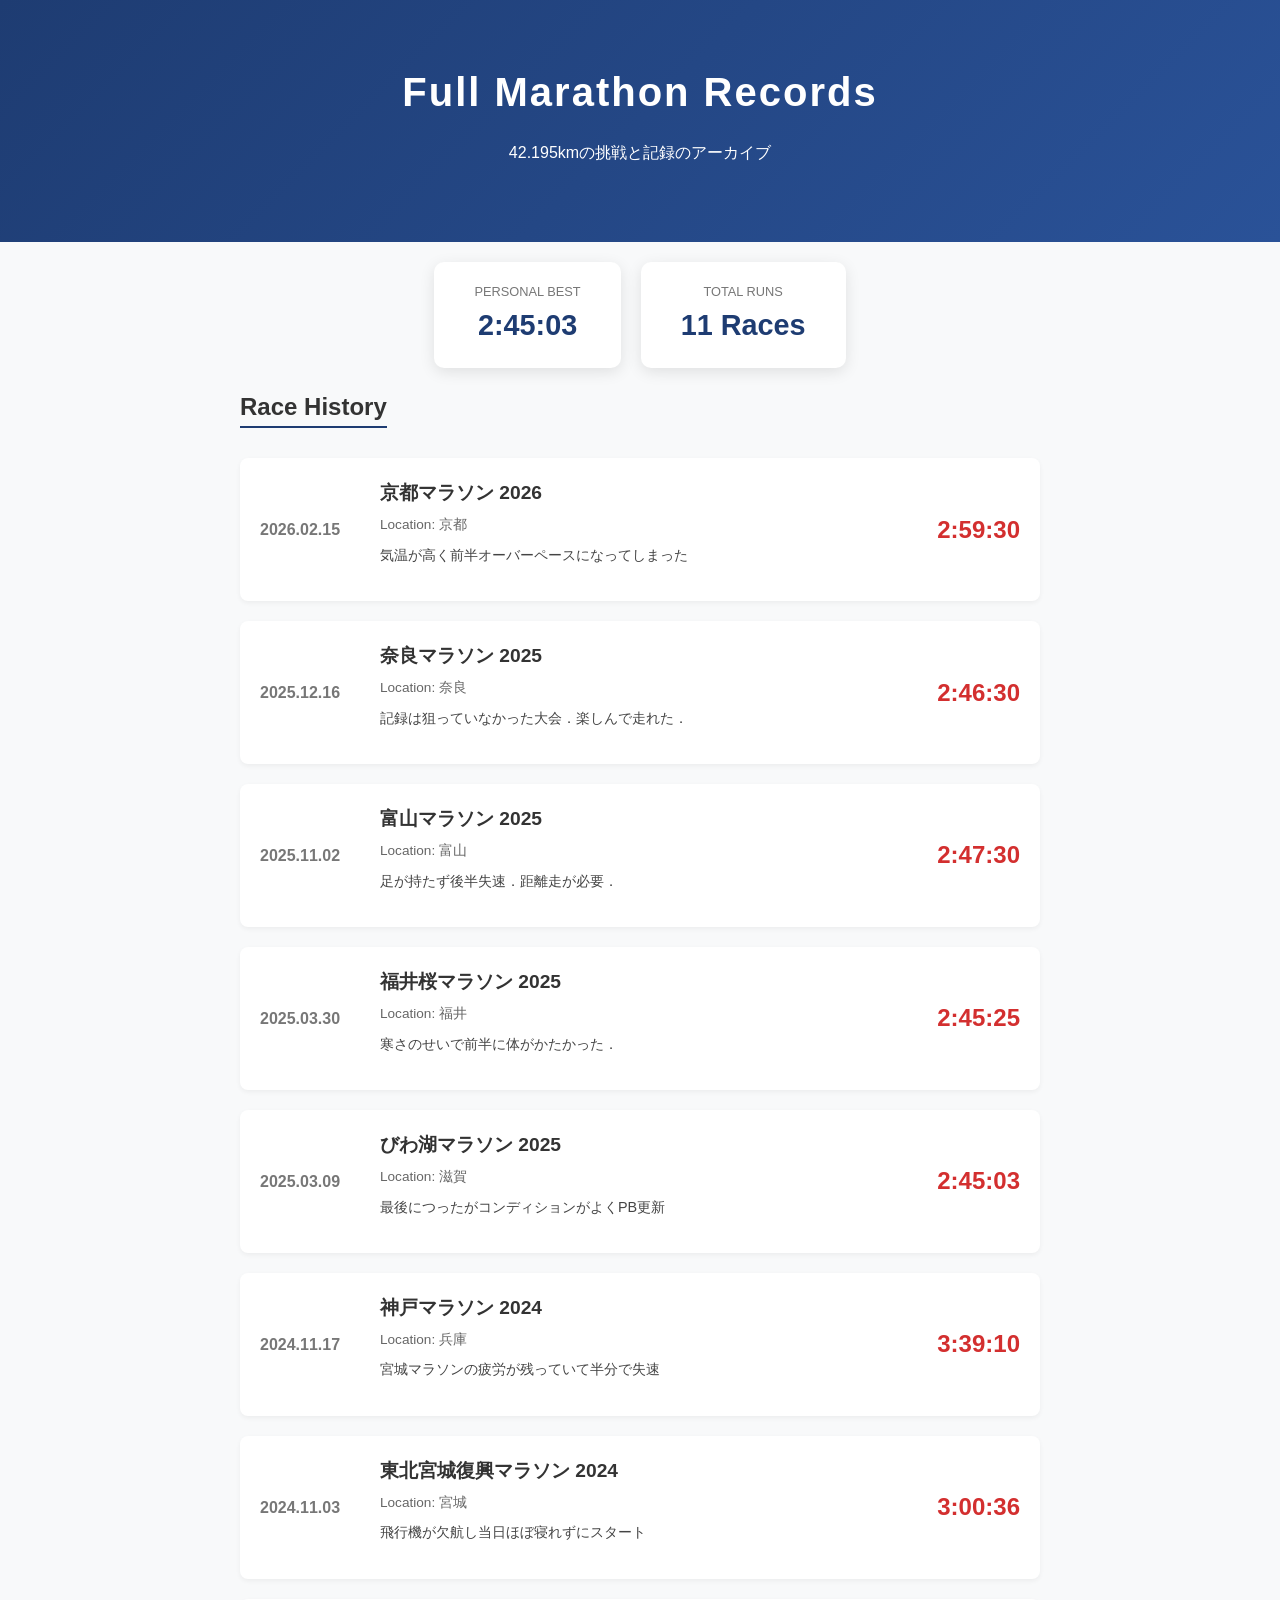
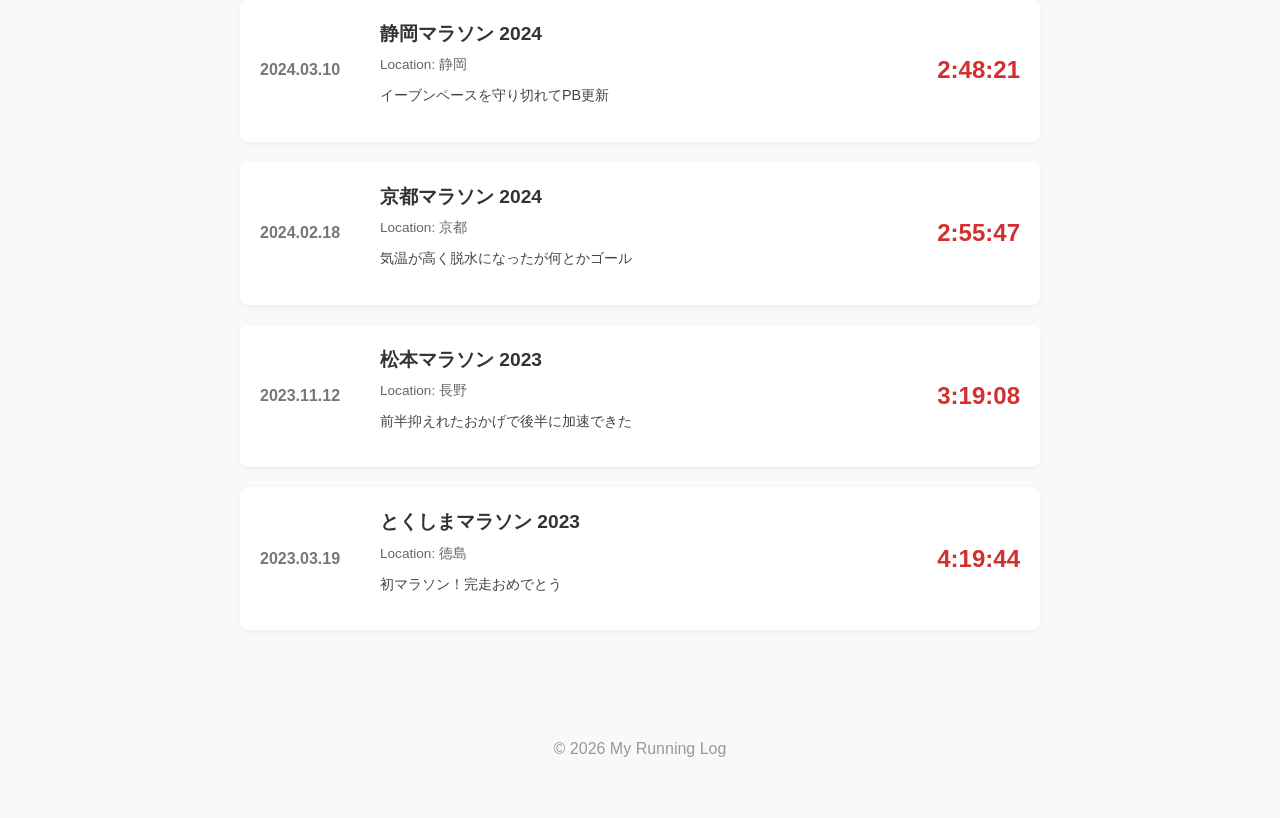
==== commit 3869d777: "Merge branch 'main' of https://github.com/2003kouu-debug/website" ====
--- a/index.html
+++ b/index.html
@@ -27,72 +27,6 @@
             </div>
         </section>
 
-        <section class="map-list">
-    <h2>Running Map</h2>
-    <div class="map-status">走破都道府県: <span id="prefCount">0</span> / 47</div>
-    
-    <div class="map-container-single">
-        <div class="japan-map-image-container">
-            <svg viewBox="0 0 550 500" xmlns="http://www.w3.org/2000/svg" class="japan-svg-block">
-                <rect data-name="北海道" class="pref-path" x="410" y="0" width="130" height="85" rx="5" />
-
-                <rect data-name="青森" class="pref-path" x="410" y="95" width="130" height="40" rx="3" />
-                <rect data-name="秋田" class="pref-path" x="410" y="145" width="60" height="40" rx="3" />
-                <rect data-name="岩手" class="pref-path" x="480" y="145" width="60" height="40" rx="3" />
-                <rect data-name="山形" class="pref-path" x="410" y="195" width="60" height="40" rx="3" />
-                <rect data-name="宮城" class="pref-path" x="480" y="195" width="60" height="40" rx="3" />
-                <rect data-name="福島" class="pref-path" x="410" y="245" width="130" height="40" rx="3" />
-
-                <rect data-name="群馬" class="pref-path" x="410" y="345" width="40" height="40" rx="3" />
-                <rect data-name="栃木" class="pref-path" x="460" y="345" width="40" height="40" rx="3" />
-                <rect data-name="茨城" class="pref-path" x="510" y="345" width="30" height="90" rx="3" />
-                <rect data-name="埼玉" class="pref-path" x="410" y="395" width="90" height="40" rx="3" />
-                <rect data-name="千葉" class="pref-path" x="510" y="445" width="30" height="40" rx="3" />
-                <rect data-name="東京" class="pref-path" x="410" y="445" width="90" height="40" rx="3" />
-                <rect data-name="神奈川" class="pref-path" x="410" y="495" width="90" height="40" rx="3" />
-
-                <rect data-name="新潟" class="pref-path" x="410" y="295" width="40" height="40" rx="3" />
-                <rect data-name="富山" class="pref-path" x="360" y="295" width="40" height="40" rx="3" />
-                <rect data-name="石川" class="pref-path" x="310" y="295" width="40" height="40" rx="3" />
-                <rect data-name="長野" class="pref-path" x="360" y="345" width="40" height="90" rx="3" />
-                <rect data-name="福井" class="pref-path" x="310" y="345" width="40" height="40" rx="3" />
-                <rect data-name="山梨" class="pref-path" x="310" y="395" width="40" height="40" rx="3" />
-                <rect data-name="静岡" class="pref-path" x="310" y="445" width="90" height="40" rx="3" />
-                <rect data-name="岐阜" class="pref-path" x="260" y="345" width="40" height="90" rx="3" />
-                <rect data-name="愛知" class="pref-path" x="260" y="445" width="40" height="40" rx="3" />
-
-                <rect data-name="滋賀" class="pref-path" x="210" y="345" width="40" height="40" rx="3" />
-                <rect data-name="京都" class="pref-path" x="160" y="345" width="40" height="40" rx="3" />
-                <rect data-name="三重" class="pref-path" x="210" y="395" width="40" height="90" rx="3" />
-                <rect data-name="奈良" class="pref-path" x="160" y="395" width="40" height="40" rx="3" />
-                <rect data-name="兵庫" class="pref-path" x="110" y="345" width="40" height="90" rx="3" />
-                <rect data-name="大阪" class="pref-path" x="160" y="445" width="40" height="40" rx="3" />
-                <rect data-name="和歌山" class="pref-path" x="110" y="445" width="40" height="40" rx="3" />
-
-                <rect data-name="鳥取" class="pref-path" x="60" y="345" width="40" height="40" rx="3" />
-                <rect data-name="島根" class="pref-path" x="10" y="345" width="40" height="40" rx="3" />
-                <rect data-name="岡山" class="pref-path" x="60" y="395" width="40" height="40" rx="3" />
-                <rect data-name="広島" class="pref-path" x="10" y="395" width="40" height="40" rx="3" />
-                <rect data-name="山口" class="pref-path" x="10" y="445" width="40" height="40" rx="3" />
-
-                <rect data-name="香川" class="pref-path" x="60" y="505" width="40" height="40" rx="3" />
-                <rect data-name="徳島" class="pref-path" x="110" y="505" width="40" height="40" rx="3" />
-                <rect data-name="愛媛" class="pref-path" x="60" y="555" width="40" height="40" rx="3" />
-                <rect data-name="高知" class="pref-path" x="110" y="555" width="40" height="40" rx="3" />
-
-                <rect data-name="福岡" class="pref-path" x="10" y="505" width="40" height="40" rx="3" />
-                <rect data-name="大分" class="pref-path" x="10" y="555" width="40" height="40" rx="3" />
-                <rect data-name="佐賀" class="pref-path" x="10" y="605" width="40" height="40" rx="3" />
-                <rect data-name="熊本" class="pref-path" x="60" y="605" width="40" height="40" rx="3" />
-                <rect data-name="宮崎" class="pref-path" x="110" y="605" width="40" height="40" rx="3" />
-                <rect data-name="長崎" class="pref-path" x="10" y="655" width="40" height="40" rx="3" />
-                <rect data-name="鹿児島" class="pref-path" x="60" y="655" width="40" height="40" rx="3" />
-                <rect data-name="沖縄" class="pref-path" x="10" y="725" width="40" height="40" rx="3" />
-            </svg>
-        </div>
-    </div>
-</section>
-
         <section class="record-list">
             <h2>Race History</h2>
             <div id="race-list-container"></div>
--- a/style.css
+++ b/style.css
@@ -63,40 +63,6 @@
     border-bottom: 2px solid #1e3c72;
     display: inline-block;
     margin-bottom: 30px;
-}
-
-/* --- ランニングマップセクション全体の枠組み --- */
-.map-list {
-    background: var(--card-bg);
-    border-radius: 12px;
-    padding: 25px;
-    margin-bottom: 30px;
-    box-shadow: 0 4px 20px rgba(0,0,0,0.08);
-}
-
-/* SVGの基本スタイル */
-.japan-svg {
-    width: 100%;
-    height: auto;
-    filter: drop-shadow(0 4px 10px rgba(0,0,0,0.1));
-}
-
-/* 全県のデフォルト（グレー） */
-.pref-path {
-    fill: #e0e0e0;
-    stroke: #ffffff; /* 県境 */
-    stroke-width: 2;
-    transition: fill 0.3s ease;
-}
-
-/* 走破した県（いつもの青） */
-.pref-path.visited {
-    fill: #2a5298; /* バッジと同じ青 */
-}
-
-/* ホバーで少し明るくする */
-.pref-path.visited:hover {
-    fill: #3a62a8;
 }
 
 /* 各大会の記録 */
